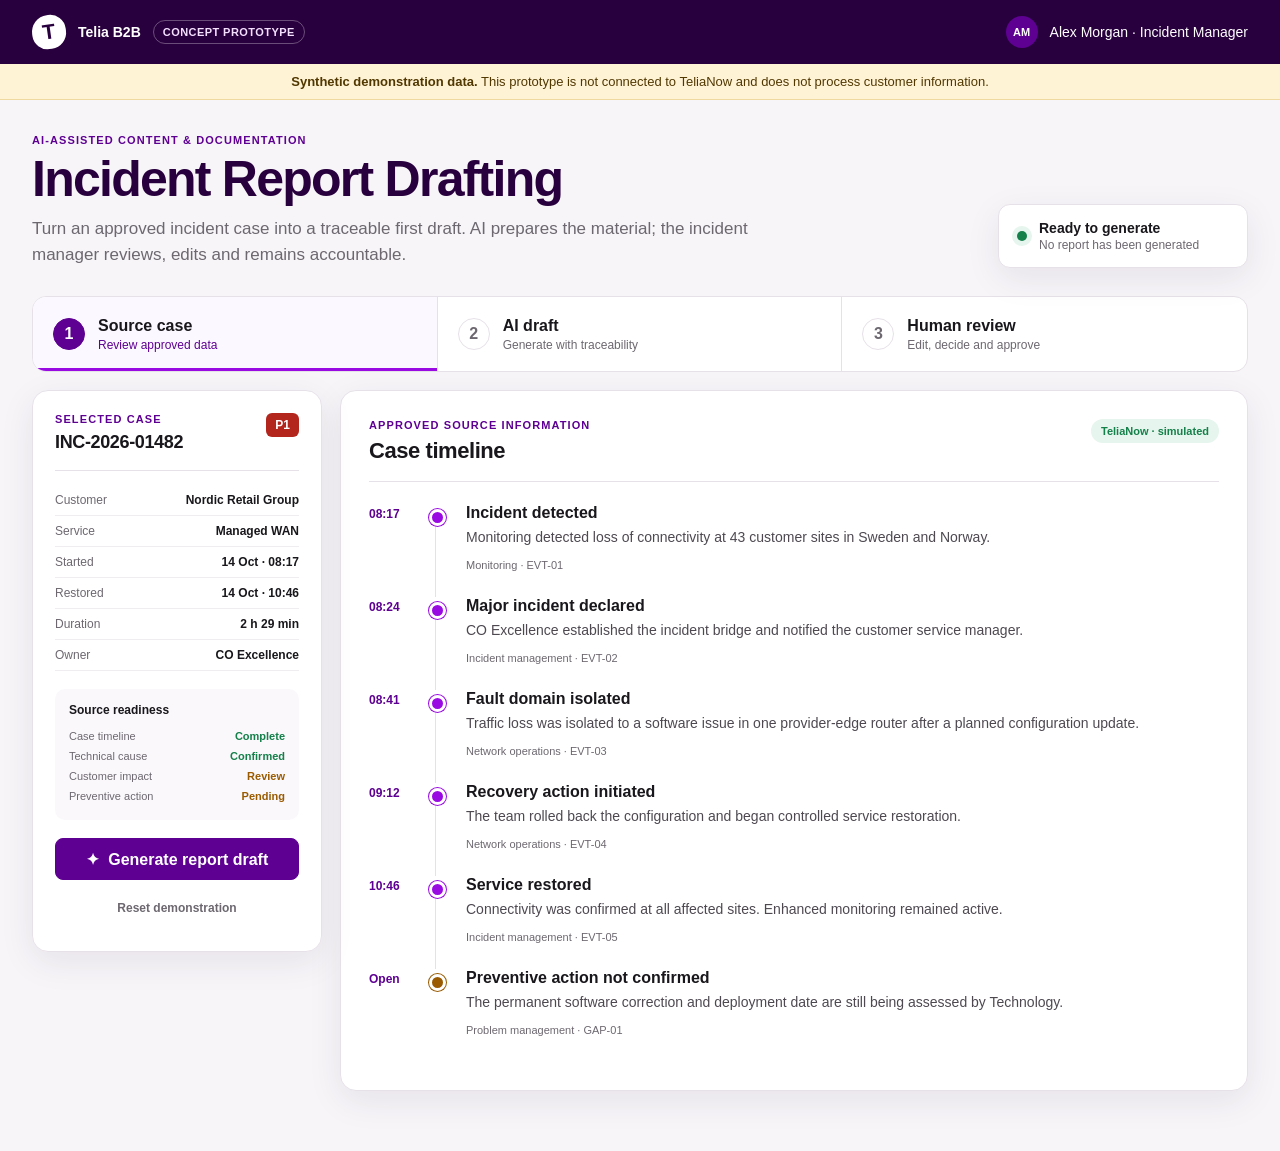
==== index.html @ df3649b1 "Publish incident report prototype Co-authored-by: Copilot App <223556219+Copilot@users.noreply.githu" ====
<!doctype html>
<html lang="en">
<head>
  <meta charset="utf-8">
  <meta name="viewport" content="width=device-width, initial-scale=1">
  <meta name="description" content="Concept prototype for AI-assisted incident report drafting.">
  <title>Incident Report Drafting — Concept Prototype</title>
  <link rel="stylesheet" href="styles.css">
</head>
<body>
  <header class="topbar">
    <div class="brand">
      <span class="brand-mark" aria-hidden="true">T</span>
      <span>Telia B2B</span>
      <span class="prototype-label">Concept prototype</span>
    </div>
    <div class="user">
      <span class="avatar">AM</span>
      <span>Alex Morgan · Incident Manager</span>
    </div>
  </header>

  <div class="demo-notice">
    <strong>Synthetic demonstration data.</strong>
    This prototype is not connected to TeliaNow and does not process customer information.
  </div>

  <main>
    <section class="hero">
      <div>
        <p class="eyebrow">AI-assisted content & documentation</p>
        <h1>Incident Report Drafting</h1>
        <p class="intro">
          Turn an approved incident case into a traceable first draft. AI prepares the material;
          the incident manager reviews, edits and remains accountable.
        </p>
      </div>
      <div class="status-card">
        <span class="status-dot"></span>
        <div>
          <strong id="workflow-status">Ready to generate</strong>
          <span id="workflow-detail">No report has been generated</span>
        </div>
      </div>
    </section>

    <nav class="steps" aria-label="Workflow">
      <button class="step is-active" data-target="source-panel">
        <span>1</span>
        <div><strong>Source case</strong><small>Review approved data</small></div>
      </button>
      <button class="step" data-target="draft-panel">
        <span>2</span>
        <div><strong>AI draft</strong><small>Generate with traceability</small></div>
      </button>
      <button class="step" data-target="review-panel">
        <span>3</span>
        <div><strong>Human review</strong><small>Edit, decide and approve</small></div>
      </button>
    </nav>

    <section class="workspace">
      <aside class="case-sidebar">
        <div class="sidebar-heading">
          <div>
            <p class="eyebrow">Selected case</p>
            <h2>INC-2026-01482</h2>
          </div>
          <span class="severity">P1</span>
        </div>

        <dl class="case-facts">
          <div><dt>Customer</dt><dd>Nordic Retail Group</dd></div>
          <div><dt>Service</dt><dd>Managed WAN</dd></div>
          <div><dt>Started</dt><dd>14 Oct · 08:17</dd></div>
          <div><dt>Restored</dt><dd>14 Oct · 10:46</dd></div>
          <div><dt>Duration</dt><dd>2 h 29 min</dd></div>
          <div><dt>Owner</dt><dd>CO Excellence</dd></div>
        </dl>

        <div class="source-summary">
          <strong>Source readiness</strong>
          <div class="readiness-row"><span>Case timeline</span><span class="good">Complete</span></div>
          <div class="readiness-row"><span>Technical cause</span><span class="good">Confirmed</span></div>
          <div class="readiness-row"><span>Customer impact</span><span class="warning">Review</span></div>
          <div class="readiness-row"><span>Preventive action</span><span class="warning">Pending</span></div>
        </div>

        <button id="generate-button" class="primary-button">
          <span class="button-icon" aria-hidden="true">✦</span>
          Generate report draft
        </button>
        <button id="reset-button" class="text-button">Reset demonstration</button>
      </aside>

      <div class="content-area">
        <section id="source-panel" class="panel is-visible">
          <div class="panel-header">
            <div>
              <p class="eyebrow">Approved source information</p>
              <h2>Case timeline</h2>
            </div>
            <span class="source-badge">TeliaNow · simulated</span>
          </div>

          <div class="timeline">
            <article class="timeline-event" id="event-1">
              <time>08:17</time>
              <div>
                <strong>Incident detected</strong>
                <p>Monitoring detected loss of connectivity at 43 customer sites in Sweden and Norway.</p>
                <span class="event-meta">Monitoring · EVT-01</span>
              </div>
            </article>
            <article class="timeline-event" id="event-2">
              <time>08:24</time>
              <div>
                <strong>Major incident declared</strong>
                <p>CO Excellence established the incident bridge and notified the customer service manager.</p>
                <span class="event-meta">Incident management · EVT-02</span>
              </div>
            </article>
            <article class="timeline-event" id="event-3">
              <time>08:41</time>
              <div>
                <strong>Fault domain isolated</strong>
                <p>Traffic loss was isolated to a software issue in one provider-edge router after a planned configuration update.</p>
                <span class="event-meta">Network operations · EVT-03</span>
              </div>
            </article>
            <article class="timeline-event" id="event-4">
              <time>09:12</time>
              <div>
                <strong>Recovery action initiated</strong>
                <p>The team rolled back the configuration and began controlled service restoration.</p>
                <span class="event-meta">Network operations · EVT-04</span>
              </div>
            </article>
            <article class="timeline-event" id="event-5">
              <time>10:46</time>
              <div>
                <strong>Service restored</strong>
                <p>Connectivity was confirmed at all affected sites. Enhanced monitoring remained active.</p>
                <span class="event-meta">Incident management · EVT-05</span>
              </div>
            </article>
            <article class="timeline-event is-open" id="event-6">
              <time>Open</time>
              <div>
                <strong>Preventive action not confirmed</strong>
                <p>The permanent software correction and deployment date are still being assessed by Technology.</p>
                <span class="event-meta">Problem management · GAP-01</span>
              </div>
            </article>
          </div>
        </section>

        <section id="draft-panel" class="panel">
          <div class="empty-state" id="draft-empty">
            <div class="empty-icon">✦</div>
            <h2>No report draft yet</h2>
            <p>Generate a draft from the approved case data. No information will be sent or published.</p>
          </div>

          <div id="generation-state" class="generation-state" hidden>
            <div class="spinner"></div>
            <h2>Preparing the report</h2>
            <p id="generation-message">Reading approved case events…</p>
            <div class="progress"><span id="progress-bar"></span></div>
          </div>

          <div id="draft-content" hidden>
            <div class="panel-header">
              <div>
                <p class="eyebrow">AI-generated first draft</p>
                <h2>Customer Incident Report</h2>
              </div>
              <div class="header-actions">
                <span class="draft-badge">Draft · not approved</span>
                <button id="edit-button" class="secondary-button">Edit draft</button>
              </div>
            </div>

            <div class="quality-strip">
              <div><span class="quality-value">5/5</span><span>Timeline events used</span></div>
              <div><span class="quality-value">1</span><span>Open information gap</span></div>
              <div><span class="quality-value">100%</span><span>Statements traceable</span></div>
            </div>

            <article id="report-document" class="report-document">
              <div class="report-title">
                <span>Incident report</span>
                <strong>Managed WAN service disruption</strong>
                <small>Nordic Retail Group · INC-2026-01482</small>
              </div>

              <section>
                <h3>Executive summary</h3>
                <p contenteditable="false">
                  On 14 October 2026, Nordic Retail Group experienced a disruption to its Managed WAN
                  service affecting 43 sites in Sweden and Norway. The incident started at 08:17 and
                  service was fully restored at 10:46. The disruption was linked to a software issue
                  in a provider-edge router following a planned configuration update.
                  <button class="citation" data-source="event-1 event-3 event-5">3 sources</button>
                </p>
              </section>

              <section>
                <h3>Customer impact</h3>
                <p contenteditable="false">
                  Connectivity was unavailable or unstable at the affected sites during the incident.
                  The case confirms the number and location of affected sites but does not document
                  the impact on the customer's business processes.
                  <button class="citation" data-source="event-1">EVT-01</button>
                </p>
                <div class="review-note">
                  <strong>Reviewer input required</strong>
                  Confirm whether customer business impact should be added before external use.
                </div>
              </section>

              <section>
                <h3>Timeline and resolution</h3>
                <ul>
                  <li contenteditable="false"><strong>08:17:</strong> Monitoring detected connectivity loss at 43 sites.</li>
                  <li contenteditable="false"><strong>08:24:</strong> A major incident was declared and the customer service manager was notified.</li>
                  <li contenteditable="false"><strong>08:41:</strong> The fault was isolated to a software issue after a planned configuration update.</li>
                  <li contenteditable="false"><strong>09:12:</strong> The configuration was rolled back and controlled restoration began.</li>
                  <li contenteditable="false"><strong>10:46:</strong> Connectivity was confirmed at all affected sites.</li>
                </ul>
                <button class="citation" data-source="event-1 event-2 event-3 event-4 event-5">5 sources</button>
              </section>

              <section>
                <h3>Root cause</h3>
                <p contenteditable="false">
                  The confirmed technical cause was a software issue in a provider-edge router
                  following a planned configuration update. Service was restored by rolling back
                  the configuration.
                  <button class="citation" data-source="event-3 event-4">2 sources</button>
                </p>
              </section>

              <section>
                <h3>Preventive actions</h3>
                <p contenteditable="false">
                  A permanent correction and deployment date have not yet been confirmed.
                </p>
                <div class="missing-data">
                  <strong>Information missing from source case</strong>
                  The report should not claim that preventive actions are complete until Technology
                  has confirmed the permanent correction and implementation date.
                  <button class="citation" data-source="event-6">GAP-01</button>
                </div>
              </section>
            </article>
          </div>
        </section>

        <section id="review-panel" class="panel">
          <div class="panel-header">
            <div>
              <p class="eyebrow">Human accountability</p>
              <h2>Review and decision</h2>
            </div>
            <span id="review-state" class="draft-badge">Waiting for draft</span>
          </div>

          <div id="review-locked" class="empty-state compact">
            <div class="empty-icon">✓</div>
            <h2>Generate the draft first</h2>
            <p>The approval controls become available after the report has been generated.</p>
          </div>

          <div id="review-content" hidden>
            <div class="review-grid">
              <div class="checklist">
                <h3>Required checks</h3>
                <label><input type="checkbox" class="approval-check"> Timeline matches the source case</label>
                <label><input type="checkbox" class="approval-check"> Root cause wording is technically accurate</label>
                <label><input type="checkbox" class="approval-check"> Customer impact is appropriately described</label>
                <label><input type="checkbox" class="approval-check"> Sensitive information has been removed</label>
                <label><input type="checkbox" class="approval-check"> Required legal, press and security review is complete</label>
              </div>

              <div class="decision-card">
                <h3>Review decision</h3>
                <label for="review-comment">Reviewer comment</label>
                <textarea id="review-comment" rows="5" placeholder="Document corrections, missing information or approval rationale…"></textarea>
                <div class="decision-actions">
                  <button id="changes-button" class="secondary-button">Request changes</button>
                  <button id="approve-button" class="primary-button" disabled>Approve report</button>
                </div>
                <p class="approval-help">All required checks must be completed before approval.</p>
              </div>
            </div>

            <div class="governance-note">
              <strong>Prototype control principle</strong>
              AI creates a traceable draft. The named incident manager remains responsible for
              accuracy, disclosure decisions and completion of the established review process.
            </div>
          </div>
        </section>
      </div>
    </section>
  </main>

  <div id="toast" class="toast" role="status" aria-live="polite"></div>

  <script src="app.js"></script>
</body>
</html>
---- styles.css ----
:root {
  --purple-900: #29003e;
  --purple-700: #5e0092;
  --purple-500: #990ae3;
  --purple-100: #f4e0ff;
  --ink: #19171b;
  --muted: #6d6870;
  --line: #e6e1e8;
  --surface: #ffffff;
  --background: #f7f5f8;
  --green: #14804a;
  --green-soft: #e6f5ed;
  --amber: #9a5b00;
  --amber-soft: #fff3d6;
  --red: #b3261e;
  --red-soft: #fdecea;
  --shadow: 0 10px 35px rgba(41, 0, 62, 0.08);
}

* {
  box-sizing: border-box;
}

[hidden] {
  display: none !important;
}

body {
  margin: 0;
  min-width: 320px;
  color: var(--ink);
  background: var(--background);
  font-family: Inter, "Helvetica Neue", Arial, sans-serif;
}

button,
textarea {
  font: inherit;
}

button {
  cursor: pointer;
}

.topbar {
  min-height: 64px;
  padding: 0 32px;
  display: flex;
  align-items: center;
  justify-content: space-between;
  color: white;
  background: var(--purple-900);
}

.brand,
.user {
  display: flex;
  align-items: center;
  gap: 12px;
  font-size: 14px;
}

.brand {
  font-weight: 700;
}

.brand-mark {
  width: 34px;
  height: 34px;
  display: grid;
  place-items: center;
  border-radius: 50% 46% 48% 45%;
  color: var(--purple-900);
  background: white;
  font-size: 21px;
  font-weight: 800;
  transform: rotate(-8deg);
}

.prototype-label {
  padding: 5px 9px;
  border: 1px solid rgba(255, 255, 255, 0.3);
  border-radius: 999px;
  color: var(--purple-100);
  font-size: 11px;
  font-weight: 600;
  letter-spacing: 0.04em;
  text-transform: uppercase;
}

.avatar {
  width: 32px;
  height: 32px;
  display: grid;
  place-items: center;
  border-radius: 50%;
  color: white;
  background: var(--purple-700);
  font-size: 11px;
  font-weight: 700;
}

.demo-notice {
  padding: 10px 32px;
  color: #513800;
  background: var(--amber-soft);
  border-bottom: 1px solid #f0d99e;
  font-size: 13px;
  text-align: center;
}

main {
  max-width: 1500px;
  margin: 0 auto;
  padding: 34px 32px 60px;
}

.hero {
  display: flex;
  align-items: flex-end;
  justify-content: space-between;
  gap: 40px;
  margin-bottom: 28px;
}

.eyebrow {
  margin: 0 0 7px;
  color: var(--purple-700);
  font-size: 11px;
  font-weight: 800;
  letter-spacing: 0.1em;
  text-transform: uppercase;
}

h1,
h2,
h3,
p {
  margin-top: 0;
}

h1 {
  margin-bottom: 10px;
  color: var(--purple-900);
  font-size: clamp(32px, 4vw, 50px);
  line-height: 1.05;
  letter-spacing: -0.035em;
}

h2 {
  margin-bottom: 0;
  font-size: 22px;
  letter-spacing: -0.02em;
}

h3 {
  margin-bottom: 8px;
  font-size: 16px;
}

.intro {
  max-width: 760px;
  margin-bottom: 0;
  color: var(--muted);
  font-size: 17px;
  line-height: 1.55;
}

.status-card {
  min-width: 250px;
  padding: 15px 18px;
  display: flex;
  align-items: center;
  gap: 12px;
  background: var(--surface);
  border: 1px solid var(--line);
  border-radius: 12px;
  box-shadow: var(--shadow);
}

.status-card strong,
.status-card span {
  display: block;
}

.status-card strong {
  margin-bottom: 2px;
  font-size: 14px;
}

.status-card div span {
  color: var(--muted);
  font-size: 12px;
}

.status-dot {
  width: 10px;
  height: 10px;
  flex: 0 0 auto;
  border-radius: 50%;
  background: var(--green);
  box-shadow: 0 0 0 5px var(--green-soft);
}

.steps {
  display: grid;
  grid-template-columns: repeat(3, 1fr);
  margin-bottom: 18px;
  overflow: hidden;
  background: var(--surface);
  border: 1px solid var(--line);
  border-radius: 14px;
}

.step {
  min-height: 74px;
  padding: 14px 20px;
  display: flex;
  align-items: center;
  gap: 13px;
  color: var(--muted);
  background: transparent;
  border: 0;
  border-right: 1px solid var(--line);
  text-align: left;
}

.step:last-child {
  border-right: 0;
}

.step > span {
  width: 32px;
  height: 32px;
  display: grid;
  flex: 0 0 auto;
  place-items: center;
  border: 1px solid var(--line);
  border-radius: 50%;
  font-weight: 700;
}

.step strong,
.step small {
  display: block;
}

.step strong {
  margin-bottom: 3px;
  color: var(--ink);
}

.step small {
  font-size: 12px;
}

.step.is-active {
  color: var(--purple-700);
  background: #fcf8ff;
  box-shadow: inset 0 -3px var(--purple-500);
}

.step.is-active > span,
.step.is-complete > span {
  color: white;
  background: var(--purple-700);
  border-color: var(--purple-700);
}

.step.is-complete > span::after {
  content: "✓";
  font-size: 14px;
}

.step.is-complete > span {
  font-size: 0;
}

.workspace {
  display: grid;
  grid-template-columns: 290px minmax(0, 1fr);
  align-items: start;
  gap: 18px;
}

.case-sidebar,
.panel {
  background: var(--surface);
  border: 1px solid var(--line);
  border-radius: 16px;
  box-shadow: var(--shadow);
}

.case-sidebar {
  position: sticky;
  top: 18px;
  padding: 22px;
}

.sidebar-heading,
.panel-header {
  display: flex;
  align-items: flex-start;
  justify-content: space-between;
  gap: 18px;
}

.sidebar-heading {
  padding-bottom: 17px;
  border-bottom: 1px solid var(--line);
}

.sidebar-heading h2 {
  font-size: 18px;
}

.severity {
  padding: 5px 9px;
  color: white;
  background: var(--red);
  border-radius: 6px;
  font-size: 12px;
  font-weight: 800;
}

.case-facts {
  margin: 14px 0 18px;
}

.case-facts div {
  padding: 8px 0;
  display: flex;
  justify-content: space-between;
  gap: 16px;
  border-bottom: 1px solid #f0edf1;
}

.case-facts dt {
  color: var(--muted);
  font-size: 12px;
}

.case-facts dd {
  margin: 0;
  font-size: 12px;
  font-weight: 650;
  text-align: right;
}

.source-summary {
  margin-bottom: 18px;
  padding: 14px;
  background: #faf8fb;
  border-radius: 10px;
}

.source-summary > strong {
  display: block;
  margin-bottom: 9px;
  font-size: 12px;
}

.readiness-row {
  padding: 4px 0;
  display: flex;
  justify-content: space-between;
  gap: 10px;
  color: var(--muted);
  font-size: 11px;
}

.good {
  color: var(--green);
  font-weight: 700;
}

.warning {
  color: var(--amber);
  font-weight: 700;
}

.primary-button,
.secondary-button,
.text-button {
  min-height: 42px;
  padding: 10px 16px;
  border-radius: 8px;
  font-weight: 700;
  transition: transform 120ms ease, box-shadow 120ms ease, background 120ms ease;
}

.primary-button {
  width: 100%;
  color: white;
  background: var(--purple-700);
  border: 1px solid var(--purple-700);
}

.primary-button:hover:not(:disabled) {
  background: var(--purple-900);
  box-shadow: 0 6px 16px rgba(94, 0, 146, 0.22);
  transform: translateY(-1px);
}

.primary-button:disabled {
  cursor: not-allowed;
  opacity: 0.45;
}

.secondary-button {
  color: var(--purple-700);
  background: white;
  border: 1px solid #caa8dc;
}

.secondary-button:hover {
  background: #fcf8ff;
}

.text-button {
  width: 100%;
  margin-top: 7px;
  color: var(--muted);
  background: transparent;
  border: 0;
  font-size: 12px;
}

.button-icon {
  margin-right: 5px;
}

.content-area {
  min-width: 0;
}

.panel {
  display: none;
  min-height: 630px;
  padding: 28px;
}

.panel.is-visible {
  display: block;
}

.panel-header {
  margin-bottom: 22px;
  padding-bottom: 17px;
  border-bottom: 1px solid var(--line);
}

.source-badge,
.draft-badge {
  padding: 6px 10px;
  border-radius: 999px;
  font-size: 11px;
  font-weight: 700;
}

.source-badge {
  color: var(--green);
  background: var(--green-soft);
}

.draft-badge {
  color: var(--amber);
  background: var(--amber-soft);
}

.timeline {
  max-width: 900px;
}

.timeline-event {
  position: relative;
  display: grid;
  grid-template-columns: 66px 1fr;
  gap: 17px;
  padding-bottom: 24px;
}

.timeline-event::before {
  content: "";
  position: absolute;
  top: 21px;
  bottom: 0;
  left: 66px;
  width: 1px;
  background: var(--line);
}

.timeline-event:last-child::before {
  display: none;
}

.timeline-event::after {
  content: "";
  position: absolute;
  top: 5px;
  left: 60px;
  width: 11px;
  height: 11px;
  border: 3px solid white;
  border-radius: 50%;
  background: var(--purple-500);
  box-shadow: 0 0 0 1px var(--purple-500);
}

.timeline-event.is-open::after {
  background: var(--amber);
  box-shadow: 0 0 0 1px var(--amber);
}

.timeline-event time {
  padding-top: 3px;
  color: var(--purple-700);
  font-size: 12px;
  font-weight: 800;
}

.timeline-event > div {
  padding-left: 14px;
}

.timeline-event p {
  max-width: 800px;
  margin: 5px 0 7px;
  color: #4e4951;
  font-size: 14px;
  line-height: 1.5;
}

.event-meta {
  color: var(--muted);
  font-size: 11px;
}

.timeline-event.is-highlighted > div {
  margin: -10px 0 0;
  padding: 10px 12px 10px 26px;
  background: var(--purple-100);
  border-radius: 8px;
  animation: flash 1.5s ease;
}

@keyframes flash {
  from { background: #df9dff; }
  to { background: var(--purple-100); }
}

.empty-state,
.generation-state {
  min-height: 530px;
  display: grid;
  place-content: center;
  justify-items: center;
  color: var(--muted);
  text-align: center;
}

.empty-state.compact {
  min-height: 430px;
}

.empty-state h2,
.generation-state h2 {
  margin: 15px 0 6px;
  color: var(--ink);
}

.empty-state p,
.generation-state p {
  max-width: 440px;
  line-height: 1.5;
}

.empty-icon {
  width: 58px;
  height: 58px;
  display: grid;
  place-items: center;
  color: var(--purple-700);
  background: var(--purple-100);
  border-radius: 18px;
  font-size: 27px;
}

.spinner {
  width: 48px;
  height: 48px;
  border: 4px solid var(--purple-100);
  border-top-color: var(--purple-700);
  border-radius: 50%;
  animation: spin 0.8s linear infinite;
}

@keyframes spin {
  to { transform: rotate(360deg); }
}

.progress {
  width: min(360px, 80vw);
  height: 6px;
  overflow: hidden;
  background: var(--purple-100);
  border-radius: 999px;
}

.progress span {
  width: 8%;
  height: 100%;
  display: block;
  background: var(--purple-700);
  border-radius: inherit;
  transition: width 450ms ease;
}

.header-actions {
  display: flex;
  align-items: center;
  gap: 9px;
}

.header-actions .secondary-button {
  min-height: 34px;
  padding: 7px 11px;
  font-size: 12px;
}

.quality-strip {
  margin-bottom: 24px;
  display: grid;
  grid-template-columns: repeat(3, 1fr);
  background: #faf8fb;
  border: 1px solid var(--line);
  border-radius: 10px;
}

.quality-strip > div {
  padding: 12px 16px;
  border-right: 1px solid var(--line);
}

.quality-strip > div:last-child {
  border-right: 0;
}

.quality-strip span {
  display: block;
}

.quality-value {
  margin-bottom: 2px;
  color: var(--purple-700);
  font-size: 17px;
  font-weight: 800;
}

.quality-strip span:last-child {
  color: var(--muted);
  font-size: 11px;
}

.report-document {
  max-width: 850px;
  margin: 0 auto;
  padding: 38px 48px;
  background: white;
  border: 1px solid #ded9e1;
  box-shadow: 0 12px 30px rgba(25, 23, 27, 0.08);
}

.report-title {
  padding-bottom: 24px;
  border-bottom: 3px solid var(--purple-700);
}

.report-title span,
.report-title strong,
.report-title small {
  display: block;
}

.report-title span {
  color: var(--purple-700);
  font-size: 11px;
  font-weight: 800;
  letter-spacing: 0.1em;
  text-transform: uppercase;
}

.report-title strong {
  margin: 5px 0;
  color: var(--purple-900);
  font-size: 27px;
}

.report-title small {
  color: var(--muted);
}

.report-document section {
  padding: 21px 0 3px;
}

.report-document section + section {
  border-top: 1px solid #eeeaf0;
}

.report-document h3 {
  color: var(--purple-900);
}

.report-document p,
.report-document li {
  font-size: 14px;
  line-height: 1.65;
}

.report-document li {
  margin-bottom: 5px;
}

.report-document [contenteditable="true"] {
  outline: 2px solid #d598f0;
  outline-offset: 3px;
  background: #fffaff;
}

.citation {
  display: inline-block;
  margin-left: 5px;
  padding: 3px 7px;
  color: var(--purple-700);
  background: var(--purple-100);
  border: 0;
  border-radius: 999px;
  font-size: 10px;
  font-weight: 750;
  vertical-align: 1px;
}

.review-note,
.missing-data,
.governance-note {
  margin: 13px 0;
  padding: 13px 15px;
  border-radius: 8px;
  font-size: 13px;
  line-height: 1.5;
}

.review-note {
  color: #634100;
  background: var(--amber-soft);
  border-left: 4px solid #d38a00;
}

.missing-data {
  color: #6f201b;
  background: var(--red-soft);
  border-left: 4px solid var(--red);
}

.review-note strong,
.missing-data strong,
.governance-note strong {
  display: block;
  margin-bottom: 3px;
}

.review-grid {
  display: grid;
  grid-template-columns: minmax(0, 1fr) minmax(340px, 0.8fr);
  gap: 22px;
}

.checklist,
.decision-card {
  padding: 22px;
  border: 1px solid var(--line);
  border-radius: 12px;
}

.checklist label {
  padding: 12px 0;
  display: flex;
  align-items: flex-start;
  gap: 10px;
  border-bottom: 1px solid #f0edf1;
  font-size: 14px;
  line-height: 1.4;
}

.checklist label:last-child {
  border-bottom: 0;
}

.checklist input {
  width: 17px;
  height: 17px;
  margin-top: 1px;
  accent-color: var(--purple-700);
}

.decision-card label {
  display: block;
  margin: 16px 0 7px;
  color: var(--muted);
  font-size: 12px;
  font-weight: 700;
}

.decision-card textarea {
  width: 100%;
  resize: vertical;
  overflow-x: hidden;
  padding: 11px;
  border: 1px solid #cfc8d2;
  border-radius: 8px;
  line-height: 1.45;
}

.decision-card textarea:focus {
  outline: 2px solid #dba4f5;
  border-color: var(--purple-700);
}

.decision-actions {
  margin-top: 14px;
  display: grid;
  grid-template-columns: 1fr 1fr;
  gap: 9px;
}

.decision-actions .primary-button {
  width: auto;
}

.approval-help {
  margin: 9px 0 0;
  color: var(--muted);
  font-size: 11px;
}

.governance-note {
  margin-top: 22px;
  color: #3c3150;
  background: #f6effa;
  border-left: 4px solid var(--purple-700);
}

.toast {
  position: fixed;
  right: 24px;
  bottom: 24px;
  max-width: 380px;
  padding: 13px 17px;
  color: white;
  background: var(--purple-900);
  border-radius: 9px;
  box-shadow: 0 14px 35px rgba(41, 0, 62, 0.28);
  opacity: 0;
  pointer-events: none;
  transform: translateY(15px);
  transition: opacity 180ms ease, transform 180ms ease;
}

.toast.is-visible {
  opacity: 1;
  transform: translateY(0);
}

@media (max-width: 900px) {
  .user {
    display: none;
  }

  .hero {
    align-items: stretch;
    flex-direction: column;
  }

  .status-card {
    min-width: 0;
  }

  .workspace {
    grid-template-columns: 1fr;
  }

  .case-sidebar {
    position: static;
  }

  .review-grid {
    grid-template-columns: 1fr;
  }
}

@media (max-width: 650px) {
  .topbar,
  main {
    padding-left: 18px;
    padding-right: 18px;
  }

  .demo-notice {
    padding-left: 18px;
    padding-right: 18px;
  }

  .steps {
    grid-template-columns: 1fr;
  }

  .step {
    border-right: 0;
    border-bottom: 1px solid var(--line);
  }

  .step:last-child {
    border-bottom: 0;
  }

  .panel {
    min-height: 0;
    padding: 20px 16px;
  }

  .panel-header,
  .header-actions {
    align-items: flex-start;
    flex-direction: column;
  }

  .quality-strip {
    grid-template-columns: 1fr;
  }

  .quality-strip > div {
    border-right: 0;
    border-bottom: 1px solid var(--line);
  }

  .quality-strip > div:last-child {
    border-bottom: 0;
  }

  .report-document {
    padding: 28px 20px;
  }

  .decision-actions {
    grid-template-columns: 1fr;
  }
}
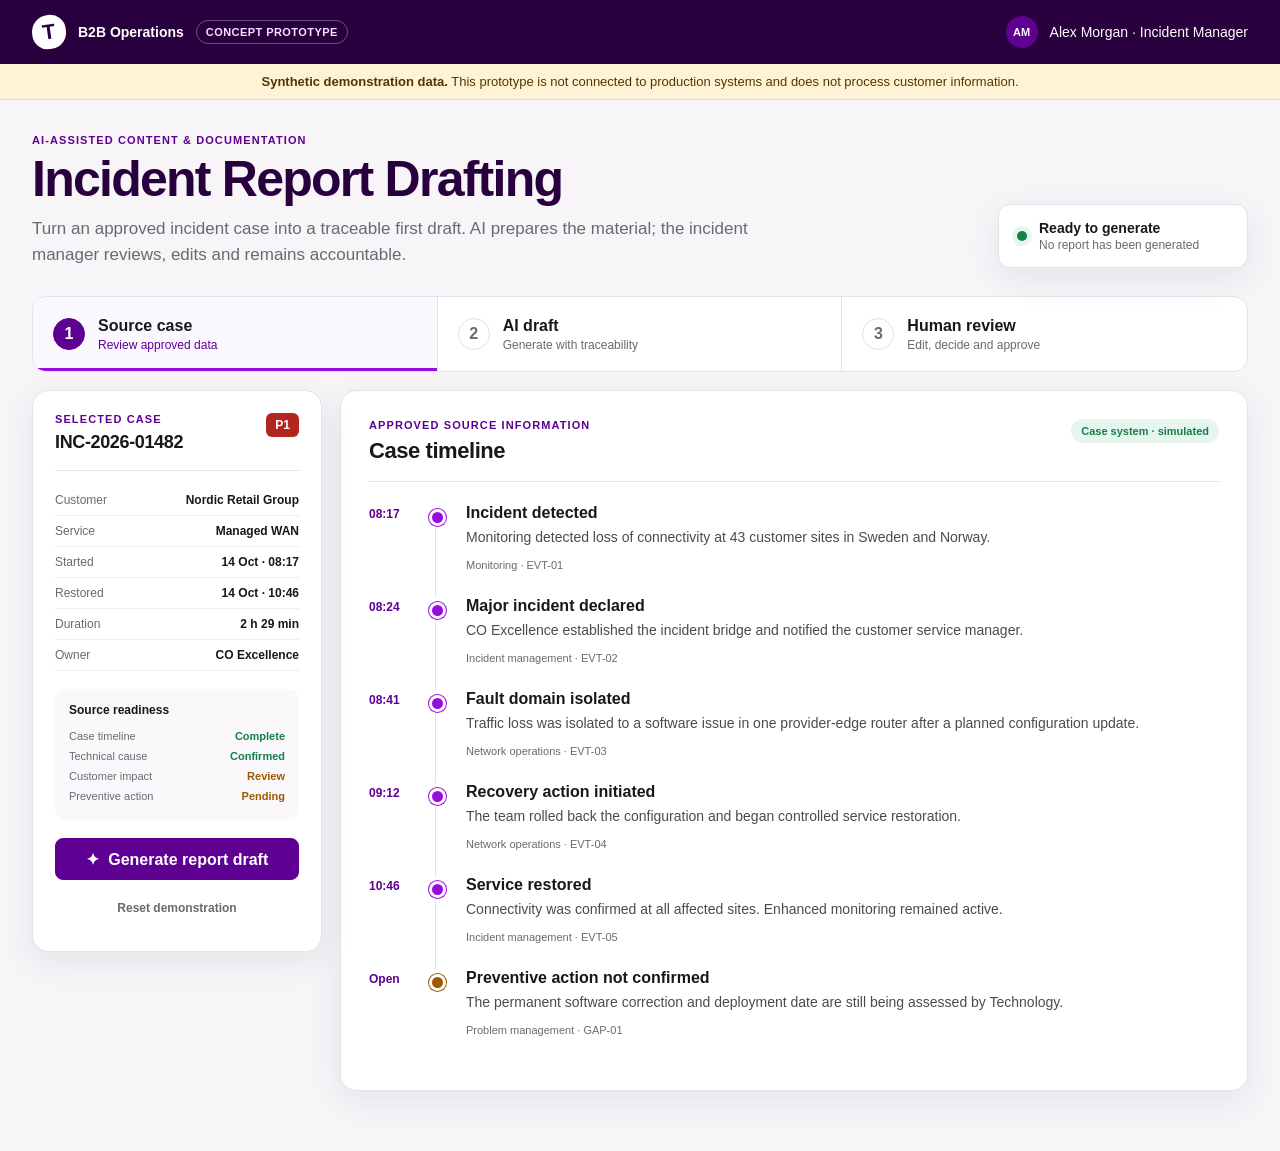
==== commit f91d95b0: "Remove company-specific branding Co-authored-by: Copilot App <223556219+Copilot@users.noreply.github" ====
--- a/index.html
+++ b/index.html
@@ -11,7 +11,7 @@
   <header class="topbar">
     <div class="brand">
       <span class="brand-mark" aria-hidden="true">T</span>
-      <span>Telia B2B</span>
+      <span>B2B Operations</span>
       <span class="prototype-label">Concept prototype</span>
     </div>
     <div class="user">
@@ -22,7 +22,7 @@
 
   <div class="demo-notice">
     <strong>Synthetic demonstration data.</strong>
-    This prototype is not connected to TeliaNow and does not process customer information.
+    This prototype is not connected to production systems and does not process customer information.
   </div>
 
   <main>
@@ -100,7 +100,7 @@
               <p class="eyebrow">Approved source information</p>
               <h2>Case timeline</h2>
             </div>
-            <span class="source-badge">TeliaNow · simulated</span>
+            <span class="source-badge">Case system · simulated</span>
           </div>
 
           <div class="timeline">
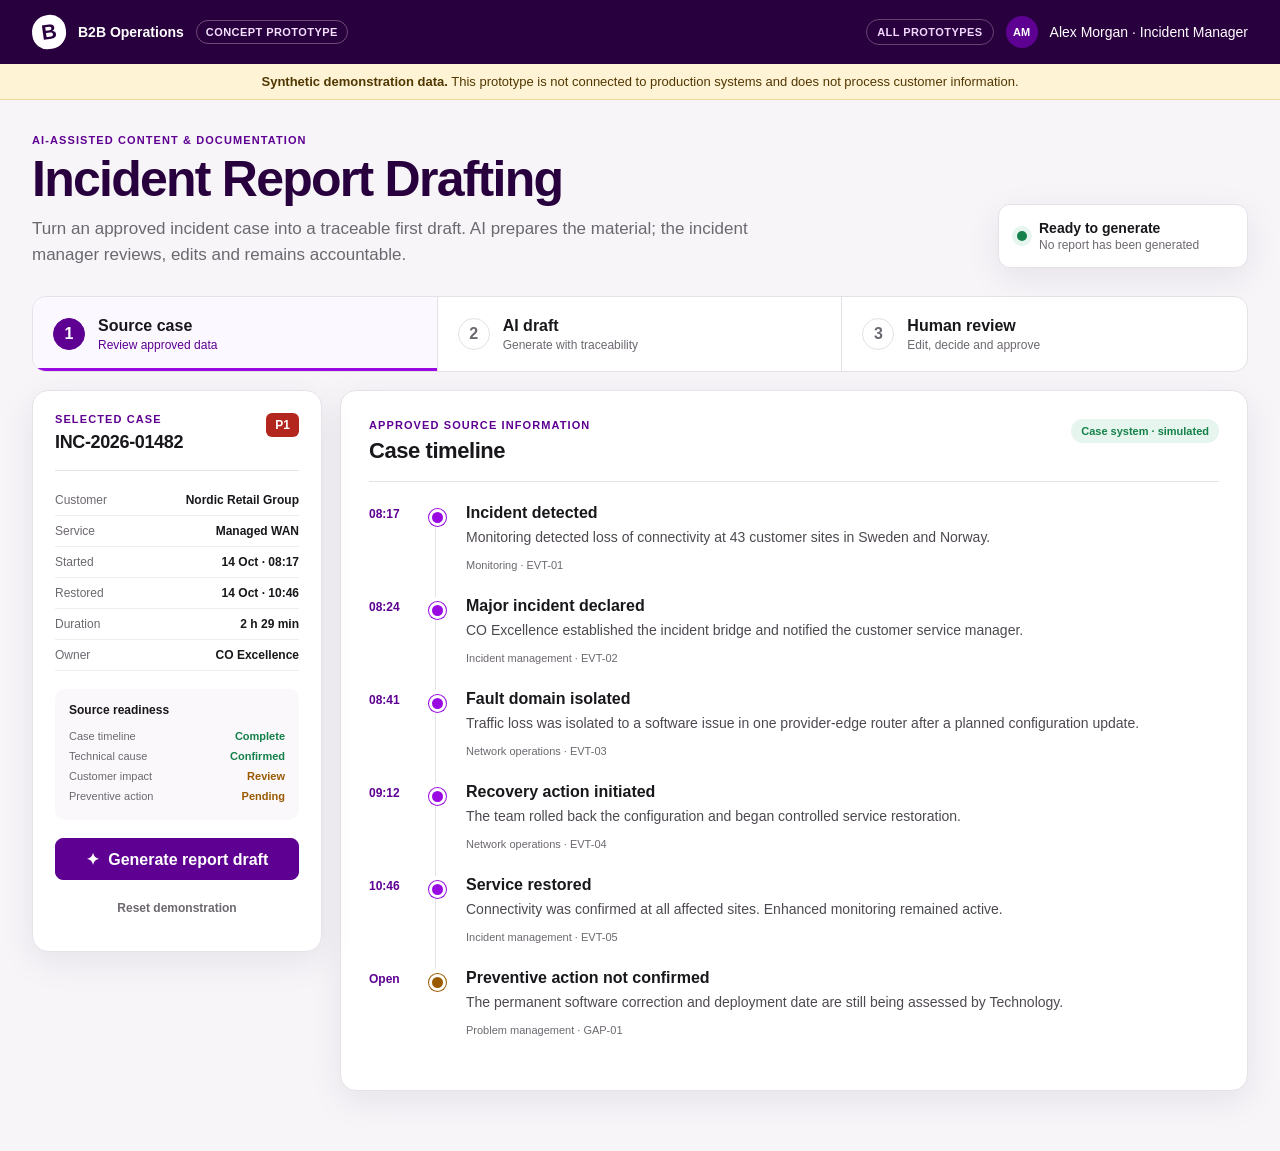
==== commit 033d34e0: "Add capability prototype portfolio Co-authored-by: Copilot App <223556219+Copilot@users.noreply.gith" ====
--- a/index.html
+++ b/index.html
@@ -10,13 +10,14 @@
 <body>
   <header class="topbar">
     <div class="brand">
-      <span class="brand-mark" aria-hidden="true">T</span>
+      <span class="brand-mark" aria-hidden="true">B</span>
       <span>B2B Operations</span>
       <span class="prototype-label">Concept prototype</span>
     </div>
     <div class="user">
+      <a class="portfolio-link" href="prototypes/">All prototypes</a>
       <span class="avatar">AM</span>
-      <span>Alex Morgan · Incident Manager</span>
+      <span class="user-name">Alex Morgan · Incident Manager</span>
     </div>
   </header>
 
--- a/styles.css
+++ b/styles.css
@@ -64,6 +64,22 @@
   font-weight: 700;
 }
 
+.portfolio-link {
+  padding: 6px 10px;
+  color: #f2d8ff;
+  border: 1px solid rgba(255, 255, 255, .27);
+  border-radius: 999px;
+  font-size: 11px;
+  font-weight: 700;
+  letter-spacing: .04em;
+  text-decoration: none;
+  text-transform: uppercase;
+}
+
+.portfolio-link:hover {
+  background: rgba(255, 255, 255, .1);
+}
+
 .brand-mark {
   width: 34px;
   height: 34px;
@@ -873,7 +889,8 @@
 }
 
 @media (max-width: 900px) {
-  .user {
+  .user .avatar,
+  .user-name {
     display: none;
   }
 
